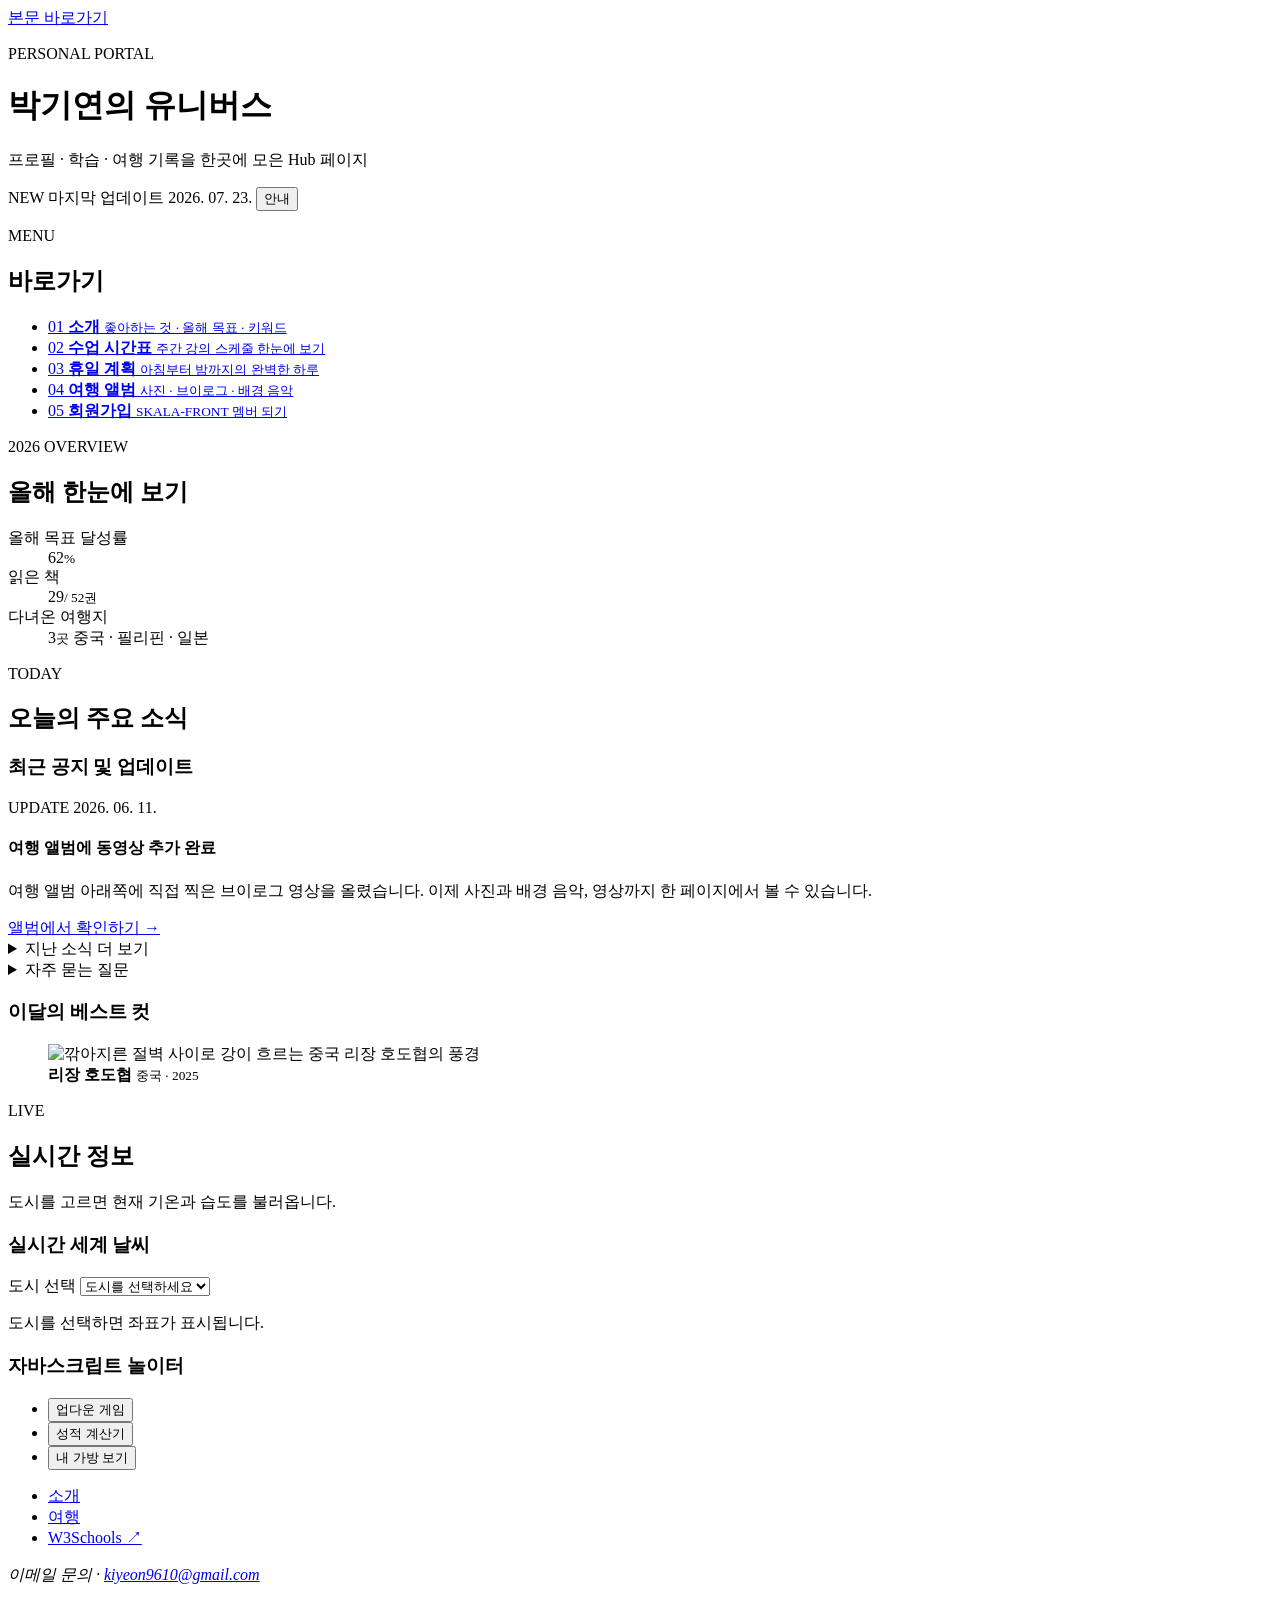
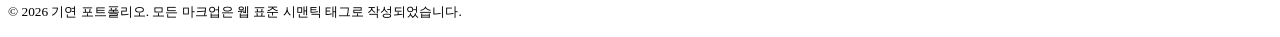
==== index.html @ 44c43b81 "🎉 feat: 프론트엔드 프로젝트 설정" ====
<!DOCTYPE html>
<html lang="ko">

<head>
    <meta charset="UTF-8">
    <meta name="viewport" content="width=device-width, initial-scale=1.0">
    <meta name="description" content="박기연의 프로필, 학습 기록, 여행 앨범을 모아둔 개인 포털 허브 페이지입니다.">
    <meta name="theme-color" content="#4f46e5">
    <meta name="color-scheme" content="light dark">
    <meta property="og:type" content="website">
    <meta property="og:title" content="박기연의 유니버스">
    <meta property="og:description" content="프로필 · 학습 · 여행을 한곳에 모은 개인 포털">
    <meta property="og:image" content="../media/리장.jpg">
    <title>박기연의 유니버스 | 개인 포털</title>
    <link rel="stylesheet" href="../css/trendy.css">
</head>

<body>
    <!-- 키보드 사용자를 위한 건너뛰기 링크 -->
    <a class="skip-link" href="#main">본문 바로가기</a>

    <div class="container">

        <!-- ============ HERO ============ -->
        <header class="site-header" data-component="hero">
            <p class="kicker">PERSONAL PORTAL</p>
            <hgroup>
                <h1>박기연의 유니버스</h1>
                <p class="site-header__tagline">프로필 · 학습 · 여행 기록을 한곳에 모은 Hub 페이지</p>
            </hgroup>

            <p class="site-header__meta">
                <span class="badge" data-tone="new">NEW</span>
                마지막 업데이트 <time datetime="2026-07-23">2026. 07. 23.</time>
                <button type="button" popovertarget="hero-info" class="btn-ghost">안내</button>
            </p>

            <!-- 팝오버: JS 없이 동작하는 네이티브 안내창 -->
            <div id="hero-info" popover class="popover-card">
                <h2>이 페이지는?</h2>
                <p>HTML 시맨틱 태그와 네이티브 컴포넌트만으로 만든 개인 포털입니다.</p>
                <button type="button" popovertarget="hero-info" popovertargetaction="hide">닫기</button>
            </div>
        </header>

        <!-- ============ NAV ============ -->
        <nav aria-label="주요 페이지 바로가기">
            <p class="kicker">MENU</p>
            <h2>바로가기</h2>
            <ul class="nav-grid" data-component="card-nav">
                <li>
                    <a href="myProfile.html">
                        <span class="nav-grid__index">01</span>
                        <strong>소개</strong>
                        <small>좋아하는 것 · 올해 목표 · 키워드</small>
                    </a>
                </li>
                <li>
                    <a href="myClass.html">
                        <span class="nav-grid__index">02</span>
                        <strong>수업 시간표</strong>
                        <small>주간 강의 스케줄 한눈에 보기</small>
                    </a>
                </li>
                <li>
                    <a href="myHoliday.html">
                        <span class="nav-grid__index">03</span>
                        <strong>휴일 계획</strong>
                        <small>아침부터 밤까지의 완벽한 하루</small>
                    </a>
                </li>
                <li>
                    <a href="myTrip.html">
                        <span class="nav-grid__index">04</span>
                        <strong>여행 앨범</strong>
                        <small>사진 · 브이로그 · 배경 음악</small>
                    </a>
                </li>
                <li>
                    <a href="signUp.html">
                        <span class="nav-grid__index">05</span>
                        <strong>회원가입</strong>
                        <small>SKALA-FRONT 멤버 되기</small>
                    </a>
                </li>
            </ul>
        </nav>

        <!-- ============ 통계 스트립 ============ -->
        <section aria-labelledby="stats-title" data-component="stat-strip">
            <p class="kicker">2026 OVERVIEW</p>
            <h2 id="stats-title">올해 한눈에 보기</h2>

            <dl class="stat-list">
                <div class="stat">
                    <dt id="stat-goal">올해 목표 달성률</dt>
                    <dd>
                        <span class="stat__value">62<small class="stat__unit">%</small></span>
                        <!-- 커스텀 프로그레스 바: 채움은 .bar__fill을 CSS로 그립니다 (data-value 참고) -->
                        <span class="bar" role="progressbar" aria-labelledby="stat-goal"
                            aria-valuemin="0" aria-valuemax="100" aria-valuenow="62" data-value="62">
                            <span class="bar__fill"></span>
                        </span>
                    </dd>
                </div>

                <div class="stat">
                    <dt id="stat-book">읽은 책</dt>
                    <dd>
                        <span class="stat__value">29<small class="stat__unit">/ 52권</small></span>
                        <span class="bar" role="progressbar" aria-labelledby="stat-book"
                            aria-valuemin="0" aria-valuemax="52" aria-valuenow="29" data-value="56">
                            <span class="bar__fill"></span>
                        </span>
                    </dd>
                </div>

                <div class="stat">
                    <dt id="stat-trip">다녀온 여행지</dt>
                    <dd>
                        <span class="stat__value">3<small class="stat__unit">곳</small></span>
                        <span class="stat__caption">중국 · 필리핀 · 일본</span>
                    </dd>
                </div>
            </dl>
        </section>

        <div class="content-wrapper">

            <!-- ============ MAIN ============ -->
            <main id="main">
                <p class="kicker">TODAY</p>
                <h2>오늘의 주요 소식</h2>

                <section aria-labelledby="notice-title">
                    <h3 id="notice-title">최근 공지 및 업데이트</h3>

                    <article class="card" data-component="notice">
                        <header>
                            <p class="card__meta">
                                <span class="badge" data-tone="update">UPDATE</span>
                                <time datetime="2026-06-11">2026. 06. 11.</time>
                            </p>
                            <h4>여행 앨범에 동영상 추가 완료</h4>
                        </header>
                        <p>여행 앨범 아래쪽에 직접 찍은 브이로그 영상을 올렸습니다. 이제 사진과 배경 음악, 영상까지 한 페이지에서 볼 수 있습니다.</p>
                        <footer>
                            <a href="myTrip.html">앨범에서 확인하기 &rarr;</a>
                        </footer>
                    </article>

                    <!-- 아코디언: details/summary 만으로 구현 -->
                    <details name="notice-archive" class="accordion">
                        <summary>지난 소식 더 보기</summary>
                        <ul>
                            <li><time datetime="2026-05-02">05. 02.</time> — 휴일 계획 페이지 개편</li>
                            <li><time datetime="2026-04-18">04. 18.</time> — 회원가입 폼 유효성 검사 추가</li>
                            <li><time datetime="2026-03-30">03. 30.</time> — 전체 페이지 시맨틱 마크업으로 재작성</li>
                        </ul>
                    </details>
                    <details name="notice-archive" class="accordion">
                        <summary>자주 묻는 질문</summary>
                        <dl>
                            <dt>이 사이트는 무엇으로 만들었나요?</dt>
                            <dd>순수 <abbr title="HyperText Markup Language">HTML</abbr>과 약간의 자바스크립트로 만들었습니다.</dd>
                            <dt>소스는 공개되어 있나요?</dt>
                            <dd>네, 학습용으로 자유롭게 참고하셔도 됩니다.</dd>
                        </dl>
                    </details>
                </section>

                <section aria-labelledby="best-cut-title">
                    <h3 id="best-cut-title">이달의 베스트 컷</h3>
                    <figure class="media-card">
                        <img src="../media/리장.jpg" width="400" height="200"
                            alt="깎아지른 절벽 사이로 강이 흐르는 중국 리장 호도협의 풍경"
                            loading="lazy" decoding="async">
                        <figcaption>
                            <strong>리장 호도협</strong>
                            <small>중국 · <time datetime="2025">2025</time></small>
                        </figcaption>
                    </figure>
                </section>
            </main>

            <!-- ============ ASIDE ============ -->
            <aside aria-label="실시간 정보와 미니 게임">
                <p class="kicker">LIVE</p>
                <h2>실시간 정보</h2>
                <p>도시를 고르면 현재 기온과 습도를 불러옵니다.</p>

                <section aria-labelledby="weather-title">
                    <h3 id="weather-title">실시간 세계 날씨</h3>
                    <label for="city-select">도시 선택</label>
                    <select id="city-select" name="city">
                        <option value="none">도시를 선택하세요</option>
                        <option value="37.56,126.97">대한민국 서울</option>
                        <option value="35.67,139.65">일본 도쿄</option>
                        <option value="48.85,2.35">프랑스 파리</option>
                    </select>
                    <!-- 스크립트가 채워 넣는 영역: 변경 사항을 스크린리더에 알림 -->
                    <div id="weather-box" role="status" aria-live="polite">
                        <p>도시를 선택하면 좌표가 표시됩니다.</p>
                    </div>
                </section>

                <section class="game-area" aria-labelledby="game-title">
                    <h3 id="game-title">자바스크립트 놀이터</h3>
                    <ul class="game-list">
                        <li><button type="button" class="btn-submit" onclick="startGame()">업다운 게임</button></li>
                        <li><button type="button" class="btn-submit" onclick="checkGrade()">성적 계산기</button></li>
                        <li><button type="button" class="btn-submit" onclick="showMyBag()">내 가방 보기</button></li>
                    </ul>
                </section>
            </aside>

        </div>

        <!-- ============ FOOTER ============ -->
        <footer class="site-footer">
            <nav aria-label="바닥글 링크">
                <ul>
                    <li><a href="myProfile.html">소개</a></li>
                    <li><a href="myTrip.html">여행</a></li>
                    <li><a href="https://www.w3schools.com" target="_blank" rel="noopener noreferrer">W3Schools &nearr;</a></li>
                </ul>
            </nav>
            <address>
                이메일 문의 · <a href="mailto:kiyeon9610@gmail.com">kiyeon9610@gmail.com</a>
            </address>
            <p><small>&copy; <time datetime="2026">2026</time> 기연 포트폴리오. 모든 마크업은 웹 표준 시맨틱 태그로 작성되었습니다.</small></p>
        </footer>

    </div>

    <script src="../script/upDown.js"></script>
    <script src="../script/grade.js"></script>
    <script src="../script/bag.js"></script>
    <script type="module" src="../script/realtimeInfo.js"></script>
</body>

</html>
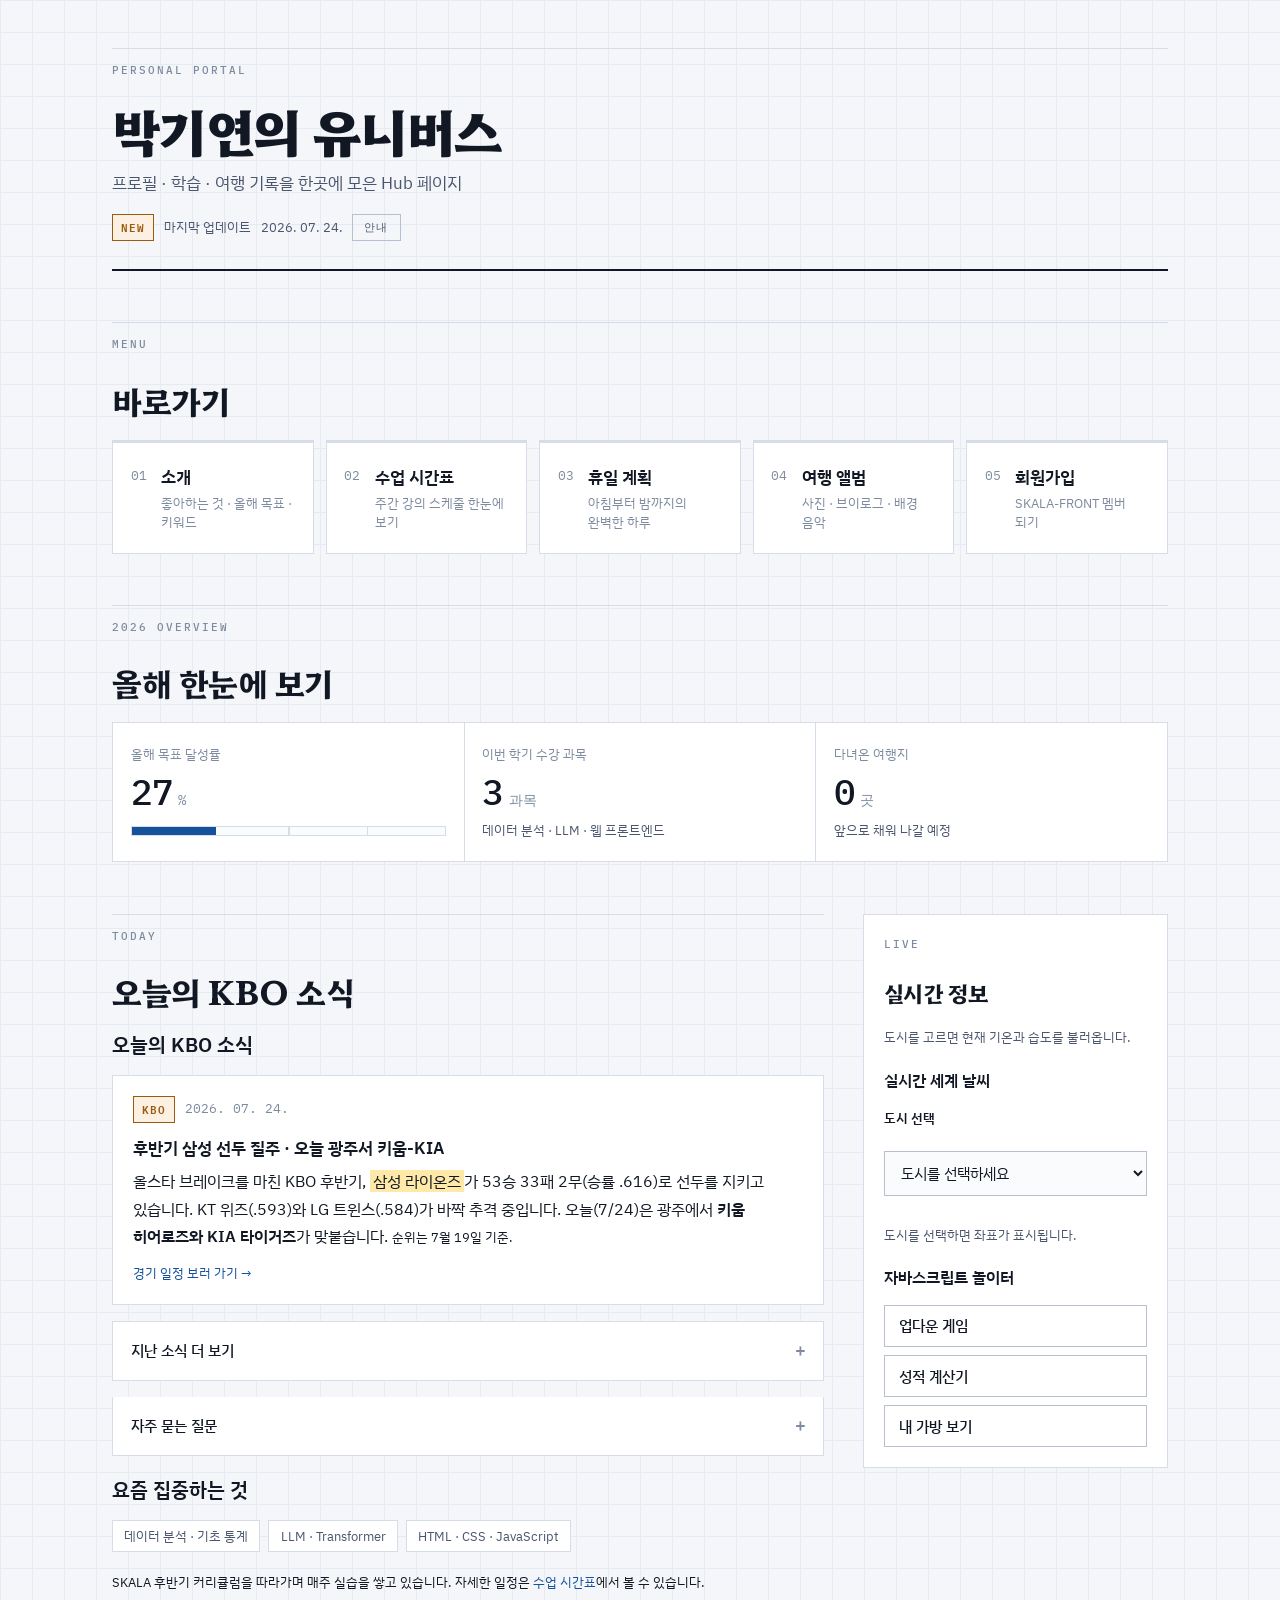
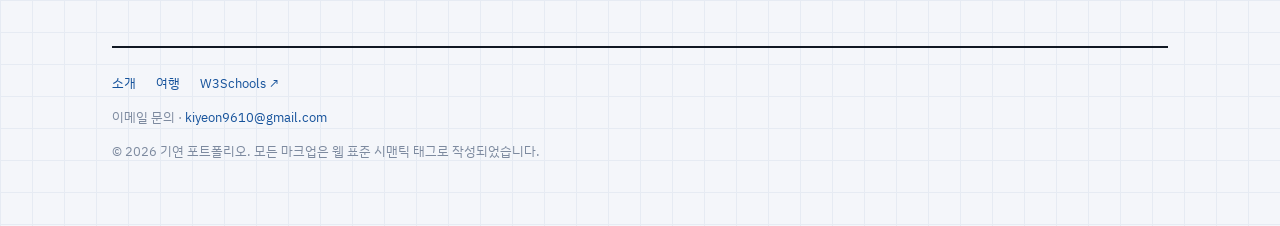
==== commit e9e03089: "✨ feat: 프론트엔드 초안 추가" ====
--- a/index.html
+++ b/index.html
@@ -10,9 +10,8 @@
     <meta property="og:type" content="website">
     <meta property="og:title" content="박기연의 유니버스">
     <meta property="og:description" content="프로필 · 학습 · 여행을 한곳에 모은 개인 포털">
-    <meta property="og:image" content="../media/리장.jpg">
     <title>박기연의 유니버스 | 개인 포털</title>
-    <link rel="stylesheet" href="../css/trendy.css">
+    <link rel="stylesheet" href="css/trendy.css">
 </head>
 
 <body>
@@ -31,7 +30,7 @@
 
             <p class="site-header__meta">
                 <span class="badge" data-tone="new">NEW</span>
-                마지막 업데이트 <time datetime="2026-07-23">2026. 07. 23.</time>
+                마지막 업데이트 <time datetime="2026-07-24">2026. 07. 24.</time>
                 <button type="button" popovertarget="hero-info" class="btn-ghost">안내</button>
             </p>
 
@@ -95,31 +94,28 @@
                 <div class="stat">
                     <dt id="stat-goal">올해 목표 달성률</dt>
                     <dd>
-                        <span class="stat__value">62<small class="stat__unit">%</small></span>
+                        <span class="stat__value">27<small class="stat__unit">%</small></span>
                         <!-- 커스텀 프로그레스 바: 채움은 .bar__fill을 CSS로 그립니다 (data-value 참고) -->
                         <span class="bar" role="progressbar" aria-labelledby="stat-goal"
-                            aria-valuemin="0" aria-valuemax="100" aria-valuenow="62" data-value="62">
+                            aria-valuemin="0" aria-valuemax="100" aria-valuenow="27" data-value="27">
                             <span class="bar__fill"></span>
                         </span>
                     </dd>
                 </div>
 
                 <div class="stat">
-                    <dt id="stat-book">읽은 책</dt>
+                    <dt id="stat-class">이번 학기 수강 과목</dt>
                     <dd>
-                        <span class="stat__value">29<small class="stat__unit">/ 52권</small></span>
-                        <span class="bar" role="progressbar" aria-labelledby="stat-book"
-                            aria-valuemin="0" aria-valuemax="52" aria-valuenow="29" data-value="56">
-                            <span class="bar__fill"></span>
-                        </span>
+                        <span class="stat__value">3<small class="stat__unit">과목</small></span>
+                        <span class="stat__caption">데이터 분석 · LLM · 웹 프론트엔드</span>
                     </dd>
                 </div>
 
                 <div class="stat">
                     <dt id="stat-trip">다녀온 여행지</dt>
                     <dd>
-                        <span class="stat__value">3<small class="stat__unit">곳</small></span>
-                        <span class="stat__caption">중국 · 필리핀 · 일본</span>
+                        <span class="stat__value">0<small class="stat__unit">곳</small></span>
+                        <span class="stat__caption">앞으로 채워 나갈 예정</span>
                     </dd>
                 </div>
             </dl>
@@ -130,22 +126,22 @@
             <!-- ============ MAIN ============ -->
             <main id="main">
                 <p class="kicker">TODAY</p>
-                <h2>오늘의 주요 소식</h2>
+                <h2>오늘의 KBO 소식</h2>
 
                 <section aria-labelledby="notice-title">
-                    <h3 id="notice-title">최근 공지 및 업데이트</h3>
+                    <h3 id="notice-title">오늘의 KBO 소식</h3>
 
                     <article class="card" data-component="notice">
                         <header>
                             <p class="card__meta">
-                                <span class="badge" data-tone="update">UPDATE</span>
-                                <time datetime="2026-06-11">2026. 06. 11.</time>
+                                <span class="badge" data-tone="update">KBO</span>
+                                <time datetime="2026-07-24">2026. 07. 24.</time>
                             </p>
-                            <h4>여행 앨범에 동영상 추가 완료</h4>
+                            <h4>후반기 삼성 선두 질주 · 오늘 광주서 키움-KIA</h4>
                         </header>
-                        <p>여행 앨범 아래쪽에 직접 찍은 브이로그 영상을 올렸습니다. 이제 사진과 배경 음악, 영상까지 한 페이지에서 볼 수 있습니다.</p>
+                        <p>올스타 브레이크를 마친 KBO 후반기, <mark>삼성 라이온즈</mark>가 53승 33패 2무(승률 .616)로 선두를 지키고 있습니다. KT 위즈(.593)와 LG 트윈스(.584)가 바짝 추격 중입니다. 오늘(7/24)은 광주에서 <strong>키움 히어로즈와 KIA 타이거즈</strong>가 맞붙습니다. <small>순위는 7월 19일 기준.</small></p>
                         <footer>
-                            <a href="myTrip.html">앨범에서 확인하기 &rarr;</a>
+                            <a href="https://www.koreabaseball.com/Schedule/Schedule.aspx" target="_blank" rel="noopener">경기 일정 보러 가기 &rarr;</a>
                         </footer>
                     </article>
 
@@ -153,9 +149,9 @@
                     <details name="notice-archive" class="accordion">
                         <summary>지난 소식 더 보기</summary>
                         <ul>
-                            <li><time datetime="2026-05-02">05. 02.</time> — 휴일 계획 페이지 개편</li>
-                            <li><time datetime="2026-04-18">04. 18.</time> — 회원가입 폼 유효성 검사 추가</li>
-                            <li><time datetime="2026-03-30">03. 30.</time> — 전체 페이지 시맨틱 마크업으로 재작성</li>
+                            <li><time datetime="2026-07-16">07. 16.</time> — KBO 후반기 개막</li>
+                            <li><time datetime="2026-07-11">07. 11.</time> — 2026 올스타전, 나눔 올스타 10-2 승 (잠실 마지막 올스타전)</li>
+                            <li><time datetime="2026-07-10">07. 10.</time> — 홈런더비 우승, 한화 강백호</li>
                         </ul>
                     </details>
                     <details name="notice-archive" class="accordion">
@@ -169,17 +165,14 @@
                     </details>
                 </section>
 
-                <section aria-labelledby="best-cut-title">
-                    <h3 id="best-cut-title">이달의 베스트 컷</h3>
-                    <figure class="media-card">
-                        <img src="../media/리장.jpg" width="400" height="200"
-                            alt="깎아지른 절벽 사이로 강이 흐르는 중국 리장 호도협의 풍경"
-                            loading="lazy" decoding="async">
-                        <figcaption>
-                            <strong>리장 호도협</strong>
-                            <small>중국 · <time datetime="2025">2025</time></small>
-                        </figcaption>
-                    </figure>
+                <section aria-labelledby="focus-title">
+                    <h3 id="focus-title">요즘 집중하는 것</h3>
+                    <ul class="chip-list" data-component="chips">
+                        <li><span class="chip">데이터 분석 · 기초 통계</span></li>
+                        <li><span class="chip">LLM · Transformer</span></li>
+                        <li><span class="chip">HTML · CSS · JavaScript</span></li>
+                    </ul>
+                    <p><small>SKALA 후반기 커리큘럼을 따라가며 매주 실습을 쌓고 있습니다. 자세한 일정은 <a href="myClass.html">수업 시간표</a>에서 볼 수 있습니다.</small></p>
                 </section>
             </main>
 
@@ -233,10 +226,10 @@
 
     </div>
 
-    <script src="../script/upDown.js"></script>
-    <script src="../script/grade.js"></script>
-    <script src="../script/bag.js"></script>
-    <script type="module" src="../script/realtimeInfo.js"></script>
+    <script src="script/upDown.js"></script>
+    <script src="script/grade.js"></script>
+    <script src="script/bag.js"></script>
+    <script type="module" src="script/realtimeInfo.js"></script>
 </body>
 
 </html>
--- a/css/trendy.css
+++ b/css/trendy.css
@@ -0,0 +1,1609 @@
+@import url('https://fonts.googleapis.com/css2?family=Hahmlet:wght@500;700;800&family=IBM+Plex+Mono:wght@400;500;600&family=IBM+Plex+Sans+KR:wght@400;500;600;700&display=swap');
+
+/* ==========================================================================
+   박기연의 유니버스 — html-trendy 전용 스타일
+   컨셉 : 모눈종이 위에 올린 한 주 (Ruled Sheet)
+   - 페이지 전체가 32px 모눈 위에 놓이고, 카드는 그 위에 얹힌 흰 종이입니다.
+   - 시간표(myClass)가 이 컨셉의 원형이고, 나머지 컴포넌트가 같은 괘선을 빌려 씁니다.
+   - 서체 : 제목 Hahmlet(명조) / 본문 IBM Plex Sans KR / 숫자·라벨 IBM Plex Mono
+   ========================================================================== */
+
+/* --------------------------------------------------------------------------
+   1. 디자인 토큰
+   -------------------------------------------------------------------------- */
+:root {
+    color-scheme: light dark;
+
+    /* 모눈 한 칸 */
+    --cell: 32px;
+
+    /* 색 — 리장의 코발트 하늘, 세부 야경의 나트륨 등빛에서 가져왔습니다 */
+    --paper: #f4f6fa;
+    --panel: #ffffff;
+    --panel-2: #fafbfd;
+    --grid: #e6ebf3;
+    --rule: #d6dde8;
+    --rule-strong: #b6c0d0;
+
+    --ink: #111823;
+    --ink-2: #4a566d;
+    --ink-3: #7d8a9f;
+
+    --cobalt: #15529b;
+    --cobalt-2: #0e3c74;
+    --cobalt-tint: #e9f0f9;
+
+    --amber: #c9761a;
+    --amber-2: #9c5a0f;
+    --amber-tint: #fbf0e1;
+
+    --ok: #1f7a5c;
+    --ok-tint: #e5f3ee;
+    --mark: #ffe9a8;
+
+    /* 서체 */
+    --font-display: 'Hahmlet', 'Nanum Myeongjo', serif;
+    --font-body: 'IBM Plex Sans KR', system-ui, -apple-system, sans-serif;
+    --font-mono: 'IBM Plex Mono', ui-monospace, SFMono-Regular, monospace;
+
+    /* 크기 */
+    --fs-label: 0.6875rem;
+    --fs-small: 0.8125rem;
+    --fs-base: 1rem;
+    --fs-lead: 1.0625rem;
+    --fs-h3: 1.25rem;
+    --fs-h2: clamp(1.5rem, 1.1rem + 1.4vw, 2rem);
+    --fs-h1: clamp(2rem, 1.2rem + 3.4vw, 3.25rem);
+
+    --t: 160ms cubic-bezier(0.2, 0.6, 0.3, 1);
+}
+
+@media (prefers-color-scheme: dark) {
+    :root {
+        --paper: #0f131a;
+        --panel: #161c26;
+        --panel-2: #1a212c;
+        --grid: #1a2029;
+        --rule: #2b3542;
+        --rule-strong: #465469;
+
+        --ink: #e9edf4;
+        --ink-2: #aab5c6;
+        --ink-3: #7f8b9d;
+
+        --cobalt: #74aae8;
+        --cobalt-2: #a3c8f3;
+        --cobalt-tint: #16243a;
+
+        --amber: #eda85c;
+        --amber-2: #f3c288;
+        --amber-tint: #2a2014;
+
+        --ok: #5fc0a0;
+        --ok-tint: #14261f;
+        --mark: #6b5a1f;
+    }
+}
+
+/* --------------------------------------------------------------------------
+   2. 기본 골격
+   -------------------------------------------------------------------------- */
+*,
+*::before,
+*::after {
+    box-sizing: border-box;
+}
+
+body {
+    margin: 0;
+    font-family: var(--font-body);
+    font-size: var(--fs-base);
+    line-height: 1.7;
+    color: var(--ink);
+    background-color: var(--paper);
+    /* 모눈 배경 — 이 사이트의 시그니처 */
+    background-image:
+        repeating-linear-gradient(to right, var(--grid) 0 1px, transparent 1px var(--cell)),
+        repeating-linear-gradient(to bottom, var(--grid) 0 1px, transparent 1px var(--cell));
+    -webkit-font-smoothing: antialiased;
+    word-break: keep-all;
+}
+
+h1,
+h2,
+h3,
+h4,
+hgroup,
+p,
+ul,
+ol,
+dl,
+dd,
+figure,
+blockquote {
+    margin: 0;
+}
+
+ul,
+ol {
+    padding: 0;
+    list-style: none;
+}
+
+img,
+video {
+    display: block;
+    max-width: 100%;
+}
+
+/* 제목 — 명조는 큰 제목에만, 아껴서 씁니다 */
+h1 {
+    font-family: var(--font-display);
+    font-weight: 800;
+    font-size: var(--fs-h1);
+    line-height: 1.12;
+    letter-spacing: -0.02em;
+}
+
+h2 {
+    font-family: var(--font-display);
+    font-weight: 700;
+    font-size: var(--fs-h2);
+    line-height: 1.25;
+    letter-spacing: -0.015em;
+}
+
+h3 {
+    font-size: var(--fs-h3);
+    font-weight: 600;
+    line-height: 1.4;
+}
+
+h4 {
+    font-size: 1.0625rem;
+    font-weight: 600;
+    line-height: 1.5;
+}
+
+a {
+    color: var(--cobalt);
+    text-decoration: none;
+    text-underline-offset: 3px;
+    transition: color var(--t);
+}
+
+a:hover {
+    color: var(--cobalt-2);
+    text-decoration: underline;
+}
+
+strong {
+    font-weight: 600;
+}
+
+small {
+    font-size: var(--fs-small);
+}
+
+abbr[title] {
+    text-decoration-style: dotted;
+    cursor: help;
+}
+
+mark {
+    background: var(--mark);
+    color: inherit;
+    padding: 0 0.2em;
+}
+
+kbd {
+    font-family: var(--font-mono);
+    font-size: 0.75rem;
+    border: 1px solid var(--rule);
+    border-bottom-width: 2px;
+    padding: 0.1em 0.45em;
+    background: var(--panel);
+}
+
+time {
+    font-variant-numeric: tabular-nums;
+}
+
+:focus-visible {
+    outline: 2px solid var(--cobalt);
+    outline-offset: 2px;
+}
+
+/* 건너뛰기 링크 */
+.skip-link {
+    position: absolute;
+    left: 0.5rem;
+    top: -4rem;
+    z-index: 20;
+    background: var(--ink);
+    color: var(--paper);
+    padding: 0.6rem 1rem;
+    font-size: var(--fs-small);
+    transition: top var(--t);
+}
+
+.skip-link:focus {
+    top: 0.5rem;
+    text-decoration: none;
+}
+
+/* --------------------------------------------------------------------------
+   3. 레이아웃
+   -------------------------------------------------------------------------- */
+.container {
+    max-width: 1120px;
+    margin: 0 auto;
+    padding: clamp(1.25rem, 4vw, 3rem) clamp(1rem, 3vw, 2rem) 4rem;
+    display: flex;
+    flex-direction: column;
+    gap: clamp(2rem, 4vw, 3.25rem);
+}
+
+main,
+aside,
+.container > nav,
+.container > section {
+    display: flex;
+    flex-direction: column;
+    gap: 1.25rem;
+}
+
+main > section,
+aside > section {
+    display: flex;
+    flex-direction: column;
+    gap: 1rem;
+}
+
+/* 홈: 본문 + 사이드바 */
+.content-wrapper {
+    display: grid;
+    grid-template-columns: minmax(0, 7fr) minmax(0, 3fr);
+    gap: clamp(1.5rem, 3vw, 2.5rem);
+    align-items: start;
+}
+
+/* 괘선 — 모든 구획은 얇은 선 아래에서 시작합니다 */
+.kicker {
+    font-family: var(--font-mono);
+    font-size: var(--fs-label);
+    font-weight: 500;
+    letter-spacing: 0.18em;
+    text-transform: uppercase;
+    color: var(--ink-3);
+    border-top: 1px solid var(--rule);
+    padding-top: 0.75rem;
+    margin-bottom: 0.35rem;
+}
+
+/* --------------------------------------------------------------------------
+   4. 머리말 / 이동 경로
+   -------------------------------------------------------------------------- */
+.site-header,
+.page-header {
+    display: flex;
+    flex-direction: column;
+    gap: 1rem;
+    padding-bottom: 1.75rem;
+    border-bottom: 2px solid var(--ink);
+}
+
+/* 미션6 — index를 처음 열면 상단 헤더 타이틀이 부드럽게 페이드인되며 등장.
+   (동작 최소화 설정 시 파일 하단 prefers-reduced-motion 블록이 자동으로 끕니다.) */
+@keyframes trendy-hero-in {
+    from { opacity: 0; transform: translateY(-14px); }
+    to   { opacity: 1; transform: translateY(0); }
+}
+
+.site-header {
+    animation: trendy-hero-in 700ms cubic-bezier(0.2, 0.7, 0.2, 1) both;
+}
+
+.site-header hgroup,
+.page-header hgroup {
+    display: flex;
+    flex-direction: column;
+    gap: 0.6rem;
+}
+
+.site-header__tagline,
+.page-header hgroup p {
+    font-size: var(--fs-lead);
+    color: var(--ink-2);
+    max-width: 46ch;
+}
+
+.site-header__meta,
+.page-header > p {
+    display: flex;
+    flex-wrap: wrap;
+    align-items: center;
+    gap: 0.6rem;
+    font-size: var(--fs-small);
+    color: var(--ink-2);
+}
+
+.breadcrumb {
+    display: flex;
+    flex-wrap: wrap;
+    gap: 0.5rem;
+    font-family: var(--font-mono);
+    font-size: var(--fs-small);
+    color: var(--ink-3);
+}
+
+.breadcrumb li + li::before {
+    content: "/";
+    margin-right: 0.5rem;
+    color: var(--rule-strong);
+}
+
+.breadcrumb [aria-current="page"] {
+    color: var(--ink);
+}
+
+/* --------------------------------------------------------------------------
+   5. 뱃지 · 칩 · 버튼
+   -------------------------------------------------------------------------- */
+.badge {
+    font-family: var(--font-mono);
+    font-size: var(--fs-label);
+    font-weight: 600;
+    letter-spacing: 0.1em;
+    text-transform: uppercase;
+    padding: 0.2rem 0.5rem;
+    border: 1px solid currentColor;
+    color: var(--ink-2);
+    white-space: nowrap;
+}
+
+.badge[data-tone="new"],
+.badge[data-tone="update"] {
+    color: var(--amber-2);
+    background: var(--amber-tint);
+}
+
+.badge[data-tone="info"] {
+    color: var(--cobalt);
+    background: var(--cobalt-tint);
+}
+
+.badge[data-tone="success"] {
+    color: var(--ok);
+    background: var(--ok-tint);
+}
+
+.chip-list {
+    display: flex;
+    flex-wrap: wrap;
+    gap: 0.5rem;
+}
+
+.chip {
+    display: inline-block;
+    font-size: var(--fs-small);
+    padding: 0.25rem 0.7rem;
+    background: var(--panel);
+    border: 1px solid var(--rule);
+    color: var(--ink-2);
+}
+
+button {
+    font-family: inherit;
+}
+
+.btn-ghost {
+    font-family: var(--font-mono);
+    font-size: var(--fs-label);
+    letter-spacing: 0.1em;
+    text-transform: uppercase;
+    color: var(--ink-2);
+    background: transparent;
+    border: 1px solid var(--rule-strong);
+    padding: 0.3rem 0.7rem;
+    cursor: pointer;
+    transition: border-color var(--t), color var(--t);
+}
+
+.btn-ghost:hover {
+    color: var(--cobalt);
+    border-color: var(--cobalt);
+}
+
+.btn-submit,
+.btn-reset {
+    font-size: 0.9375rem;
+    font-weight: 600;
+    padding: 0.7rem 1.4rem;
+    border: 1px solid transparent;
+    cursor: pointer;
+    transition: background-color var(--t), color var(--t), border-color var(--t);
+}
+
+.btn-submit {
+    background: var(--cobalt);
+    color: #fff;
+}
+
+.btn-submit:hover {
+    background: var(--cobalt-2);
+}
+
+.btn-reset {
+    background: transparent;
+    color: var(--ink-2);
+    border-color: var(--rule-strong);
+}
+
+.btn-reset:hover {
+    border-color: var(--ink-2);
+    color: var(--ink);
+}
+
+@media (prefers-color-scheme: dark) {
+    .btn-submit {
+        color: #0f131a;
+    }
+}
+
+/* --------------------------------------------------------------------------
+   6. 카드형 내비게이션
+   -------------------------------------------------------------------------- */
+.nav-grid {
+    display: grid;
+    grid-template-columns: repeat(auto-fit, minmax(11.5rem, 1fr));
+    gap: 0.75rem;
+}
+
+.nav-grid li {
+    display: flex;
+}
+
+.nav-grid a {
+    flex: 1;
+    border: 1px solid var(--rule);
+    display: grid;
+    grid-template-columns: auto 1fr;
+    grid-template-areas:
+        "index title"
+        "index desc";
+    column-gap: 0.9rem;
+    row-gap: 0.15rem;
+    align-content: start;
+    height: 100%;
+    padding: 1.25rem 1.1rem;
+    background: var(--panel);
+    color: var(--ink);
+    border-top: 3px solid var(--rule);
+    transition: background-color var(--t), border-color var(--t), transform var(--t), box-shadow var(--t);
+}
+
+.nav-grid a:hover,
+.nav-grid a:focus-visible {
+    background: var(--cobalt-tint);
+    border-top-color: var(--cobalt);
+    text-decoration: none;
+    transform: translateY(-3px);
+    box-shadow: 0 8px 20px rgba(17, 24, 35, 0.12);
+}
+
+.nav-grid__index {
+    grid-area: index;
+    font-family: var(--font-mono);
+    font-size: var(--fs-small);
+    color: var(--ink-3);
+    padding-top: 0.15rem;
+}
+
+.nav-grid a:hover .nav-grid__index {
+    color: var(--cobalt);
+}
+
+.nav-grid strong {
+    grid-area: title;
+    font-size: 1.0625rem;
+}
+
+.nav-grid small {
+    grid-area: desc;
+    color: var(--ink-3);
+    line-height: 1.5;
+}
+
+/* --------------------------------------------------------------------------
+   7. 숫자 · 진행률 바
+   -------------------------------------------------------------------------- */
+/* 1px 간격 + 부모 배경으로 괘선을 만드는 방식입니다.
+   빈 칸이 생기면 회색으로 비쳐 보이므로 열 수를 항목 수에 맞춰 고정합니다.
+   항목을 늘리면 repeat() 숫자도 같이 바꿔 주세요. */
+.stat-list,
+.card-grid,
+.definition-cards,
+.next-steps {
+    display: grid;
+    grid-template-columns: repeat(3, minmax(0, 1fr));
+    gap: 1px;
+    background: var(--rule);
+    border: 1px solid var(--rule);
+}
+
+@media (max-width: 820px) {
+    .stat-list,
+    .card-grid,
+    .definition-cards,
+    .next-steps {
+        grid-template-columns: minmax(0, 1fr);
+    }
+}
+
+.stat {
+    background: var(--panel);
+    padding: 1.25rem 1.1rem;
+}
+
+.stat dt {
+    font-size: var(--fs-small);
+    color: var(--ink-3);
+    margin-bottom: 0.4rem;
+}
+
+.stat__value {
+    display: block;
+    font-family: var(--font-mono);
+    font-size: 2.25rem;
+    font-weight: 500;
+    line-height: 1.1;
+    letter-spacing: -0.03em;
+    color: var(--ink);
+    font-variant-numeric: tabular-nums;
+}
+
+.stat__unit {
+    font-size: 0.875rem;
+    font-weight: 400;
+    color: var(--ink-3);
+    margin-left: 0.35rem;
+    letter-spacing: 0;
+}
+
+.stat__caption {
+    display: block;
+    font-size: var(--fs-small);
+    color: var(--ink-2);
+    margin-top: 0.5rem;
+}
+
+.stat dd {
+    margin: 0;
+}
+
+.stat .bar {
+    margin-top: 0.9rem;
+}
+
+/* 진행률 바 : 눈금 있는 자 모양 */
+.bar {
+    display: block;
+    position: relative;
+    height: 10px;
+    background-color: var(--panel-2);
+    background-image: repeating-linear-gradient(to right, var(--rule) 0 1px, transparent 1px 25%);
+    border: 1px solid var(--rule);
+}
+
+.bar__fill {
+    display: block;
+    height: 100%;
+    width: 0;
+    background: var(--cobalt);
+    transition: width 700ms cubic-bezier(0.2, 0.7, 0.2, 1);
+}
+
+/* 채움 값은 마크업의 data-value(%)를 그대로 씁니다. 값이 늘면 여기에 한 줄만 추가하세요. */
+.bar[data-value="0"] .bar__fill { width: 0%; }
+.bar[data-value="27"] .bar__fill { width: 27%; }
+.bar[data-value="30"] .bar__fill { width: 30%; }
+.bar[data-value="50"] .bar__fill { width: 50%; }
+
+/* --------------------------------------------------------------------------
+   8. 카드 · 미디어
+   -------------------------------------------------------------------------- */
+.card {
+    background: var(--panel);
+    border: 1px solid var(--rule);
+    padding: 1.25rem;
+    display: flex;
+    flex-direction: column;
+    gap: 0.5rem;
+}
+
+.card__meta {
+    display: flex;
+    align-items: center;
+    gap: 0.6rem;
+    font-family: var(--font-mono);
+    font-size: var(--fs-small);
+    color: var(--ink-3);
+    margin-bottom: 0.5rem;
+}
+
+.card header {
+    display: flex;
+    flex-direction: column;
+    gap: 0.25rem;
+}
+
+.card footer {
+    font-size: var(--fs-small);
+    margin-top: 0.25rem;
+}
+
+.card-grid .card {
+    border: 0;
+    gap: 0.35rem;
+}
+
+.card-grid .card strong {
+    font-size: 1.0625rem;
+}
+
+.card-grid .card p {
+    color: var(--ink-2);
+    font-size: var(--fs-small);
+}
+
+.media-card {
+    background: var(--panel);
+    border: 1px solid var(--rule);
+    padding: 0.75rem;
+}
+
+.media-card img {
+    width: 100%;
+    height: auto;
+    aspect-ratio: 16 / 10;
+    object-fit: cover;
+    background: var(--panel-2);
+}
+
+/* 영상은 잘리면 안 되므로 원본 비율을 지킵니다 */
+[data-component="video-player"] {
+    max-width: 44rem;
+}
+
+.media-card video {
+    width: 100%;
+    height: auto;
+    aspect-ratio: 16 / 9;
+    object-fit: contain;
+    background: #000;
+}
+
+.media-card figcaption {
+    display: flex;
+    flex-wrap: wrap;
+    align-items: baseline;
+    gap: 0.6rem;
+    padding: 0.85rem 0.25rem 0.15rem;
+    font-size: var(--fs-small);
+    color: var(--ink-3);
+}
+
+.media-card figcaption strong {
+    font-size: var(--fs-base);
+    color: var(--ink);
+}
+
+/* --------------------------------------------------------------------------
+   9. 여행 앨범
+   -------------------------------------------------------------------------- */
+.trip-grid-container {
+    display: grid;
+    grid-template-columns: repeat(auto-fit, minmax(15rem, 1fr));
+    gap: 1.25rem;
+}
+
+.trip-card {
+    height: 100%;
+    background: var(--panel);
+    border: 1px solid var(--rule);
+    padding: 0.6rem;
+    transition: border-color var(--t), transform var(--t), box-shadow var(--t);
+}
+
+/* 미션6 — 카드에 마우스를 올리면 살짝 떠오르고 그림자가 진해집니다. */
+.trip-card:hover {
+    border-color: var(--rule-strong);
+    transform: translateY(-4px);
+    box-shadow: 0 10px 24px rgba(17, 24, 35, 0.14);
+}
+
+.trip-card img {
+    width: 100%;
+    height: auto;
+    aspect-ratio: 16 / 10;
+    object-fit: cover;
+}
+
+.trip-card figcaption {
+    display: grid;
+    grid-template-columns: auto 1fr;
+    column-gap: 0.7rem;
+    padding: 0.8rem 0.35rem 0.35rem;
+}
+
+.trip-card__index {
+    grid-row: span 2;
+    font-family: var(--font-mono);
+    font-size: var(--fs-small);
+    color: var(--ink-3);
+    padding-top: 0.2rem;
+}
+
+.trip-card figcaption strong {
+    font-size: 1.0625rem;
+}
+
+.trip-card figcaption small {
+    color: var(--ink-3);
+}
+
+.bgm {
+    display: flex;
+    flex-direction: column;
+    gap: 0.6rem;
+    padding: 1rem 1.1rem;
+    background: var(--panel);
+    border: 1px solid var(--rule);
+}
+
+.bgm h2 {
+    font-family: var(--font-mono);
+    font-size: var(--fs-label);
+    font-weight: 500;
+    letter-spacing: 0.18em;
+    text-transform: uppercase;
+    color: var(--ink-3);
+}
+
+audio {
+    width: 100%;
+}
+
+/* --------------------------------------------------------------------------
+   10. 목표 리스트 (myProfile)
+   -------------------------------------------------------------------------- */
+.section-summary {
+    display: flex;
+    align-items: baseline;
+    gap: 0.8rem;
+    color: var(--ink-2);
+    font-size: var(--fs-small);
+}
+
+.section-summary .stat__value {
+    display: inline-block;
+    font-size: 1.75rem;
+}
+
+.goal-list {
+    display: flex;
+    flex-direction: column;
+}
+
+.goal {
+    padding: 1.1rem 0;
+    border-top: 1px solid var(--rule);
+    display: flex;
+    flex-direction: column;
+    gap: 0.6rem;
+}
+
+.goal:last-child {
+    border-bottom: 1px solid var(--rule);
+}
+
+.goal__head {
+    display: grid;
+    grid-template-columns: auto 1fr auto;
+    align-items: baseline;
+    gap: 0.9rem;
+}
+
+.goal__index {
+    font-family: var(--font-mono);
+    font-size: var(--fs-small);
+    color: var(--ink-3);
+}
+
+.goal__count {
+    font-family: var(--font-mono);
+    font-size: 0.9375rem;
+    color: var(--ink);
+    font-variant-numeric: tabular-nums;
+}
+
+.goal__count small {
+    color: var(--ink-3);
+}
+
+.goal__note {
+    color: var(--ink-3);
+}
+
+/* 키워드 카드 */
+.definition-card {
+    background: var(--panel);
+    padding: 1.25rem 1.1rem;
+}
+
+.definition-card dt {
+    font-family: var(--font-display);
+    font-weight: 700;
+    font-size: 1.25rem;
+    margin-bottom: 0.4rem;
+}
+
+.definition-card dd {
+    margin: 0;
+    color: var(--ink-2);
+    font-size: var(--fs-small);
+    line-height: 1.65;
+}
+
+/* --------------------------------------------------------------------------
+   11. 시간표 — 이 사이트 괘선의 원형
+   -------------------------------------------------------------------------- */
+.table-scroll {
+    overflow-x: auto;
+    border: 1px solid var(--rule);
+    background: var(--panel);
+}
+
+.timetable {
+    width: 100%;
+    min-width: 44rem;
+    border-collapse: collapse;
+    font-size: 0.9375rem;
+}
+
+/* caption은 display를 바꾸면 표 위 제목 자리를 잃습니다. 그대로 두고 안쪽만 꾸밉니다. */
+.timetable caption {
+    text-align: left;
+    padding: 1rem 1.1rem;
+    border-bottom: 1px solid var(--rule);
+    font-weight: 600;
+}
+
+.timetable caption small {
+    font-family: var(--font-mono);
+    font-size: var(--fs-label);
+    letter-spacing: 0.12em;
+    text-transform: uppercase;
+    color: var(--ink-3);
+    font-weight: 400;
+    margin-left: 0.75rem;
+}
+
+.timetable .col-time {
+    width: 9.5rem;
+}
+
+.timetable thead th {
+    font-family: var(--font-mono);
+    font-size: var(--fs-label);
+    font-weight: 600;
+    letter-spacing: 0.16em;
+    text-transform: uppercase;
+    color: var(--ink-2);
+    padding: 0.7rem 0.75rem;
+    border-bottom: 2px solid var(--ink);
+    background: var(--panel-2);
+}
+
+.timetable tbody th[scope="row"] {
+    font-family: var(--font-mono);
+    font-size: 0.75rem;
+    font-weight: 400;
+    color: var(--ink-3);
+    text-align: right;
+    white-space: nowrap;
+    padding: 0.7rem 0.9rem;
+    background: var(--panel-2);
+    border-right: 1px solid var(--rule);
+    vertical-align: top;
+}
+
+.timetable td {
+    padding: 0.7rem 0.85rem;
+    border: 1px solid var(--rule);
+    border-left: 0;
+    vertical-align: top;
+    line-height: 1.45;
+}
+
+.timetable td small {
+    display: block;
+    color: var(--ink-3);
+    font-size: 0.75rem;
+    margin-top: 0.15rem;
+}
+
+/* 연강(rowspan)은 코발트 세로선으로 이어져 보이게 */
+.timetable td[rowspan] {
+    box-shadow: inset 3px 0 0 var(--cobalt-tint);
+}
+
+.timetable td[rowspan="3"],
+.timetable td[rowspan="4"] {
+    box-shadow: inset 3px 0 0 var(--cobalt);
+}
+
+.timetable tbody tr:hover td {
+    background: var(--panel-2);
+}
+
+.timetable .row-break[data-type="lunch"] td {
+    text-align: center;
+    font-family: var(--font-mono);
+    font-size: var(--fs-label);
+    letter-spacing: 0.3em;
+    text-transform: uppercase;
+    color: var(--amber-2);
+    background: var(--amber-tint);
+    padding: 0.5rem;
+}
+
+/* --------------------------------------------------------------------------
+   12. 타임라인 (휴일 계획)
+   -------------------------------------------------------------------------- */
+.timeline {
+    display: flex;
+    flex-direction: column;
+    border-left: 1px solid var(--rule);
+    padding-left: 1.25rem;
+    margin-left: 0.35rem;
+}
+
+.timeline__item {
+    position: relative;
+    display: grid;
+    grid-template-columns: 4.5rem 1fr;
+    align-items: baseline;
+    gap: 1rem;
+    padding: 0.7rem 0;
+}
+
+.timeline__item + .timeline__item {
+    border-top: 1px dashed var(--rule);
+}
+
+.timeline__item::before {
+    content: "";
+    position: absolute;
+    left: -1.5rem;
+    top: 1.15rem;
+    width: 7px;
+    height: 7px;
+    background: var(--rule-strong);
+}
+
+.timeline__item time {
+    font-family: var(--font-mono);
+    font-size: var(--fs-small);
+    color: var(--ink-2);
+}
+
+/* 하루의 때에 따라 표식 색이 달라집니다 */
+[data-part="morning"] .timeline__item::before {
+    background: var(--amber);
+}
+
+[data-part="afternoon"] .timeline__item::before {
+    background: var(--cobalt);
+}
+
+[data-part="evening"] .timeline__item::before {
+    background: var(--ink);
+}
+
+.checklist li {
+    padding: 0.35rem 0 0.35rem 1.25rem;
+    position: relative;
+    color: var(--ink-2);
+}
+
+.checklist li::before {
+    content: "";
+    position: absolute;
+    left: 0;
+    top: 0.85rem;
+    width: 8px;
+    height: 8px;
+    border: 1px solid var(--rule-strong);
+}
+
+/* --------------------------------------------------------------------------
+   13. 아코디언 · 팝오버
+   -------------------------------------------------------------------------- */
+.accordion {
+    background: var(--panel);
+    border: 1px solid var(--rule);
+}
+
+.accordion + .accordion {
+    border-top: 0;
+}
+
+.accordion summary {
+    display: flex;
+    align-items: center;
+    justify-content: space-between;
+    gap: 1rem;
+    padding: 0.85rem 1.1rem;
+    font-size: 0.9375rem;
+    font-weight: 500;
+    cursor: pointer;
+    list-style: none;
+    transition: background-color var(--t);
+}
+
+.accordion summary::-webkit-details-marker {
+    display: none;
+}
+
+.accordion summary::after {
+    content: "+";
+    font-family: var(--font-mono);
+    font-size: 1.125rem;
+    color: var(--ink-3);
+    transition: transform var(--t);
+}
+
+.accordion[open] summary::after {
+    content: "−";
+}
+
+.accordion summary:hover {
+    background: var(--panel-2);
+}
+
+.accordion > *:not(summary) {
+    padding: 0 1.1rem 1.1rem;
+    font-size: 0.9375rem;
+    color: var(--ink-2);
+}
+
+.accordion li {
+    padding: 0.2rem 0;
+}
+
+.accordion dt {
+    font-weight: 600;
+    color: var(--ink);
+    margin-top: 0.6rem;
+}
+
+.accordion dd {
+    margin: 0;
+}
+
+.accordion blockquote {
+    border-left: 2px solid var(--cobalt);
+    padding-left: 1rem;
+}
+
+.accordion blockquote footer {
+    font-size: var(--fs-small);
+    color: var(--ink-3);
+    margin-top: 0.35rem;
+}
+
+.popover-card {
+    max-width: min(32rem, calc(100vw - 2rem));
+    margin: auto;
+    padding: 1.5rem;
+    background: var(--panel);
+    color: var(--ink);
+    border: 1px solid var(--ink);
+    box-shadow: 8px 8px 0 var(--cobalt-tint);
+}
+
+.popover-card h2 {
+    font-size: 1.25rem;
+    margin-bottom: 0.75rem;
+}
+
+.popover-card ul,
+.popover-card ol {
+    padding-left: 1.1rem;
+    list-style: disc;
+    color: var(--ink-2);
+    font-size: 0.9375rem;
+}
+
+.popover-card ol {
+    list-style: decimal;
+}
+
+.popover-card button {
+    margin-top: 1.25rem;
+    font-family: var(--font-mono);
+    font-size: var(--fs-label);
+    letter-spacing: 0.1em;
+    text-transform: uppercase;
+    background: var(--ink);
+    color: var(--paper);
+    border: 0;
+    padding: 0.5rem 1rem;
+    cursor: pointer;
+}
+
+.popover-card::backdrop {
+    background: rgba(17, 24, 35, 0.35);
+}
+
+/* --------------------------------------------------------------------------
+   14. 단계 표시 (회원가입)
+   -------------------------------------------------------------------------- */
+.stepper ol {
+    display: grid;
+    grid-template-columns: repeat(3, 1fr);
+    gap: 1px;
+    background: var(--rule);
+    border: 1px solid var(--rule);
+}
+
+.stepper li {
+    display: flex;
+    flex-direction: column;
+    gap: 0.15rem;
+    padding: 0.9rem 1rem;
+    background: var(--panel);
+    border-top: 3px solid var(--rule);
+}
+
+.stepper__index {
+    font-family: var(--font-mono);
+    font-size: var(--fs-small);
+    color: var(--ink-3);
+}
+
+.stepper__label {
+    font-weight: 600;
+}
+
+.stepper__state {
+    font-family: var(--font-mono);
+    font-size: var(--fs-label);
+    letter-spacing: 0.12em;
+    text-transform: uppercase;
+    color: var(--ink-3);
+}
+
+.stepper li[data-state="done"] {
+    border-top-color: var(--cobalt);
+}
+
+.stepper li[data-state="done"] .stepper__index,
+.stepper li[data-state="done"] .stepper__state {
+    color: var(--cobalt);
+}
+
+.stepper li[data-state="current"] {
+    border-top-color: var(--amber);
+    background: var(--amber-tint);
+}
+
+.stepper li[data-state="current"] .stepper__index,
+.stepper li[data-state="current"] .stepper__state {
+    color: var(--amber-2);
+}
+
+.stepper li[data-state="todo"] .stepper__label {
+    color: var(--ink-3);
+    font-weight: 500;
+}
+
+/* 다음 할 일 목록 */
+.next-steps li {
+    display: flex;
+    flex-direction: column;
+    gap: 0.3rem;
+    padding: 1.25rem 1.1rem;
+    background: var(--panel);
+}
+
+.next-steps__index {
+    font-family: var(--font-mono);
+    font-size: var(--fs-small);
+    color: var(--cobalt);
+}
+
+.next-steps p {
+    font-size: var(--fs-small);
+    color: var(--ink-2);
+    line-height: 1.6;
+}
+
+/* --------------------------------------------------------------------------
+   15. 폼
+   -------------------------------------------------------------------------- */
+.signup-form {
+    display: flex;
+    flex-direction: column;
+    gap: 1.25rem;
+}
+
+fieldset {
+    border: 1px solid var(--rule);
+    background: var(--panel);
+    padding: 1.5rem;
+    margin: 0;
+}
+
+legend {
+    font-family: var(--font-mono);
+    font-size: 0.75rem;
+    font-weight: 600;
+    letter-spacing: 0.06em;
+    text-transform: uppercase;
+    color: var(--ink-2);
+    padding: 0 0.5rem;
+    margin-left: -0.5rem;
+}
+
+.field {
+    display: flex;
+    flex-direction: column;
+    gap: 0.35rem;
+    margin-bottom: 1.25rem;
+}
+
+.field:last-child {
+    margin-bottom: 0;
+}
+
+/* 폼 안의 보조 버튼은 내용만큼만 넓게 */
+.field .btn-ghost {
+    align-self: flex-start;
+    margin-top: 0.25rem;
+}
+
+.field > label {
+    font-size: 0.9375rem;
+    font-weight: 600;
+}
+
+.field small {
+    color: var(--ink-3);
+    font-size: var(--fs-small);
+}
+
+.req {
+    color: var(--amber-2);
+}
+
+input[type="text"],
+input[type="password"],
+input[type="email"],
+input[type="date"],
+input[type="tel"],
+select,
+textarea {
+    width: 100%;
+    font-family: inherit;
+    font-size: 0.9375rem;
+    color: var(--ink);
+    background: var(--panel-2);
+    border: 1px solid var(--rule-strong);
+    padding: 0.65rem 0.75rem;
+    transition: border-color var(--t), background-color var(--t);
+}
+
+input:focus,
+select:focus,
+textarea:focus {
+    background: var(--panel);
+    border-color: var(--cobalt);
+    outline: 2px solid var(--cobalt-tint);
+    outline-offset: 0;
+}
+
+input::placeholder,
+textarea::placeholder {
+    color: var(--ink-3);
+}
+
+textarea {
+    resize: vertical;
+    min-height: 8rem;
+    line-height: 1.6;
+}
+
+input[type="radio"],
+input[type="checkbox"] {
+    accent-color: var(--cobalt);
+    width: auto;
+    margin: 0 0.5rem 0 0;
+    cursor: pointer;
+}
+
+.field-group {
+    border: 0;
+    border-top: 1px solid var(--rule);
+    padding: 1rem 0 0;
+    margin-bottom: 1.25rem;
+    background: transparent;
+}
+
+.field-group > legend {
+    padding: 0;
+    margin: 0;
+    color: var(--ink-3);
+}
+
+.field-group > label {
+    display: inline-flex;
+    align-items: center;
+    margin: 0.5rem 1.25rem 0 0;
+    font-size: 0.9375rem;
+    cursor: pointer;
+}
+
+.checkbox-list {
+    display: grid;
+    grid-template-columns: repeat(auto-fit, minmax(16rem, 1fr));
+    gap: 0.5rem;
+    margin-top: 0.75rem;
+}
+
+.checkbox-list label {
+    display: flex;
+    align-items: center;
+    padding: 0.55rem 0.75rem;
+    border: 1px solid var(--rule);
+    font-size: 0.9375rem;
+    cursor: pointer;
+    transition: border-color var(--t), background-color var(--t);
+}
+
+.checkbox-list label:hover {
+    border-color: var(--cobalt);
+    background: var(--cobalt-tint);
+}
+
+/* 세그먼티드 컨트롤 : 라디오를 버튼 띠로 */
+.segmented {
+    display: flex;
+    flex-wrap: wrap;
+    margin-top: 0.75rem;
+    border: 1px solid var(--rule-strong);
+    width: fit-content;
+    max-width: 100%;
+}
+
+.segmented li + li {
+    border-left: 1px solid var(--rule-strong);
+}
+
+.segmented label {
+    display: block;
+    cursor: pointer;
+}
+
+.segmented input {
+    position: absolute;
+    opacity: 0;
+    width: 1px;
+    height: 1px;
+}
+
+.segmented span {
+    display: block;
+    padding: 0.55rem 1.1rem;
+    font-size: 0.9375rem;
+    color: var(--ink-2);
+    background: var(--panel);
+    transition: background-color var(--t), color var(--t);
+}
+
+.segmented label:hover span {
+    background: var(--cobalt-tint);
+    color: var(--cobalt);
+}
+
+.segmented input:checked + span {
+    background: var(--cobalt);
+    color: #fff;
+    font-weight: 600;
+}
+
+.segmented input:focus-visible + span {
+    outline: 2px solid var(--cobalt);
+    outline-offset: 2px;
+}
+
+@media (prefers-color-scheme: dark) {
+    .segmented input:checked + span {
+        color: #0f131a;
+    }
+}
+
+.form-actions {
+    display: flex;
+    flex-wrap: wrap;
+    gap: 0.75rem;
+    padding-top: 0.25rem;
+}
+
+/* --------------------------------------------------------------------------
+   16. 사이드바 (실시간 정보 · 놀이터)
+   -------------------------------------------------------------------------- */
+.content-wrapper aside {
+    background: var(--panel);
+    border: 1px solid var(--rule);
+    padding: 1.25rem;
+    position: sticky;
+    top: 1.5rem;
+}
+
+.content-wrapper aside .kicker {
+    border-top: 0;
+    padding-top: 0;
+}
+
+aside h2 {
+    font-size: 1.375rem;
+}
+
+aside h3 {
+    font-size: 1rem;
+}
+
+aside p {
+    font-size: var(--fs-small);
+    color: var(--ink-2);
+}
+
+aside label[for="city-select"] {
+    display: block;
+    font-size: var(--fs-small);
+    font-weight: 600;
+    margin-bottom: 0.35rem;
+}
+
+aside select {
+    background: var(--panel-2);
+}
+
+#weather-box {
+    margin-top: 0.75rem;
+    font-size: var(--fs-small);
+}
+
+#weather-box p {
+    margin: 0;
+}
+
+.game-list {
+    display: flex;
+    flex-direction: column;
+    gap: 0.5rem;
+}
+
+.game-list .btn-submit {
+    width: 100%;
+    background: transparent;
+    color: var(--ink);
+    border: 1px solid var(--rule-strong);
+    font-weight: 500;
+    text-align: left;
+    padding: 0.6rem 0.9rem;
+}
+
+.game-list .btn-submit:hover {
+    background: var(--cobalt);
+    border-color: var(--cobalt);
+    color: #fff;
+}
+
+@media (prefers-color-scheme: dark) {
+    .game-list .btn-submit:hover {
+        color: #0f131a;
+    }
+}
+
+/* --------------------------------------------------------------------------
+   17. 바닥글
+   -------------------------------------------------------------------------- */
+.site-footer {
+    display: flex;
+    flex-direction: column;
+    gap: 0.75rem;
+    padding-top: 1.5rem;
+    border-top: 2px solid var(--ink);
+    font-size: var(--fs-small);
+    color: var(--ink-3);
+}
+
+.site-footer nav ul {
+    display: flex;
+    flex-wrap: wrap;
+    gap: 1.25rem;
+}
+
+.site-footer address {
+    font-style: normal;
+}
+
+/* --------------------------------------------------------------------------
+   18. 반응형
+   -------------------------------------------------------------------------- */
+@media (max-width: 900px) {
+    .content-wrapper {
+        grid-template-columns: 1fr;
+    }
+
+    .content-wrapper aside {
+        position: static;
+    }
+}
+
+@media (max-width: 640px) {
+    :root {
+        --cell: 24px;
+    }
+
+    .stepper ol {
+        grid-template-columns: 1fr;
+    }
+
+    .timeline__item {
+        grid-template-columns: 3.75rem 1fr;
+        gap: 0.75rem;
+    }
+
+    .goal__head {
+        grid-template-columns: auto 1fr;
+        row-gap: 0.2rem;
+    }
+
+    .goal__count {
+        grid-column: 2;
+    }
+
+    .segmented {
+        width: 100%;
+    }
+
+    .segmented li {
+        flex: 1;
+    }
+
+    .segmented span {
+        padding: 0.55rem 0.5rem;
+        text-align: center;
+    }
+
+    fieldset {
+        padding: 1.1rem;
+    }
+}
+
+/* --------------------------------------------------------------------------
+   19. 동작 최소화 설정 존중
+   -------------------------------------------------------------------------- */
+@media (prefers-reduced-motion: reduce) {
+    *,
+    *::before,
+    *::after {
+        animation-duration: 0.01ms !important;
+        transition-duration: 0.01ms !important;
+    }
+}
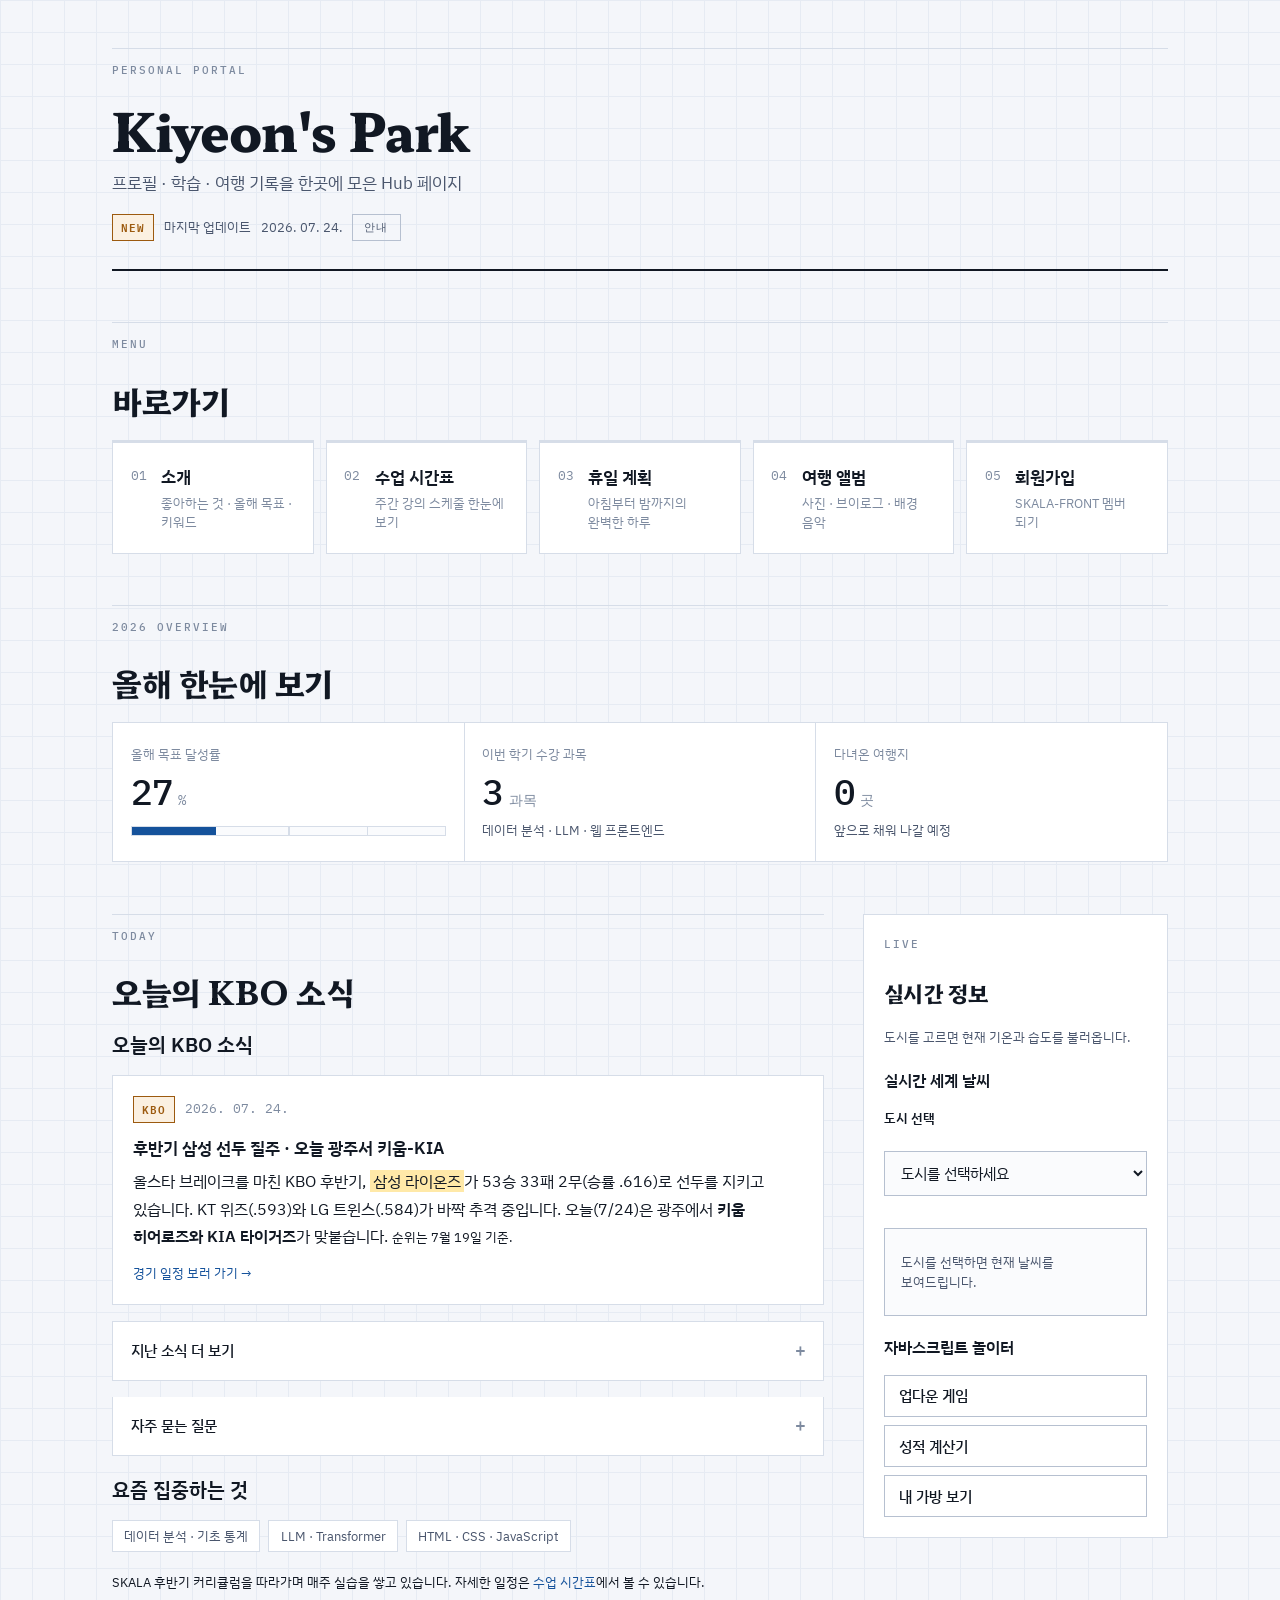
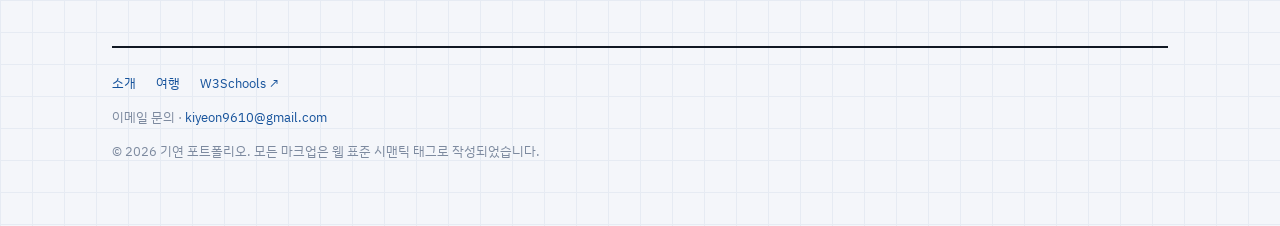
==== commit afa75bb5: "✨ feat: 프론트엔드 페이지 수정" ====
--- a/index.html
+++ b/index.html
@@ -8,9 +8,9 @@
     <meta name="theme-color" content="#4f46e5">
     <meta name="color-scheme" content="light dark">
     <meta property="og:type" content="website">
-    <meta property="og:title" content="박기연의 유니버스">
+    <meta property="og:title" content="Kiyeon's Park | 개인 포털">
     <meta property="og:description" content="프로필 · 학습 · 여행을 한곳에 모은 개인 포털">
-    <title>박기연의 유니버스 | 개인 포털</title>
+    <title>Kiyeon's Park | 개인 포털</title>
     <link rel="stylesheet" href="css/trendy.css">
 </head>
 
@@ -24,7 +24,7 @@
         <header class="site-header" data-component="hero">
             <p class="kicker">PERSONAL PORTAL</p>
             <hgroup>
-                <h1>박기연의 유니버스</h1>
+                <h1>Kiyeon's Park</h1>
                 <p class="site-header__tagline">프로필 · 학습 · 여행 기록을 한곳에 모은 Hub 페이지</p>
             </hgroup>
 
@@ -192,8 +192,8 @@
                         <option value="48.85,2.35">프랑스 파리</option>
                     </select>
                     <!-- 스크립트가 채워 넣는 영역: 변경 사항을 스크린리더에 알림 -->
-                    <div id="weather-box" role="status" aria-live="polite">
-                        <p>도시를 선택하면 좌표가 표시됩니다.</p>
+                    <div id="weather-box" class="weather-card" data-state="idle" role="status" aria-live="polite">
+                        <p class="weather-message">도시를 선택하면 현재 날씨를 보여드립니다.</p>
                     </div>
                 </section>
 
--- a/css/trendy.css
+++ b/css/trendy.css
@@ -1483,12 +1483,122 @@
 }
 
 #weather-box {
-    margin-top: 0.75rem;
-    font-size: var(--fs-small);
-}
-
-#weather-box p {
+    margin-top: 1rem;
+    padding: 1rem;
+    min-height: 5.5rem;
+    border: 1px solid var(--rule-strong);
+    background: var(--panel-2);
+    color: var(--ink);
+    display: flex;
+    flex-direction: column;
+    justify-content: center;
+}
+
+.weather-message,
+.weather-loading p,
+.weather-error {
     margin: 0;
+    color: var(--ink-2);
+    line-height: 1.6;
+}
+
+.weather-location {
+    margin: 0 0 0.8rem;
+    color: var(--ink);
+    font-size: 1rem;
+    font-weight: 700;
+}
+
+.weather-location::before {
+    content: "";
+    display: inline-block;
+    width: 0.5rem;
+    height: 0.5rem;
+    margin-right: 0.5rem;
+    border-radius: 50%;
+    background: var(--cobalt);
+    vertical-align: 0.08em;
+}
+
+.weather-metrics {
+    display: grid;
+    grid-template-columns: repeat(2, minmax(0, 1fr));
+    gap: 0.6rem;
+    margin: 0;
+}
+
+.weather-metrics > div {
+    padding: 0.75rem;
+    background: var(--panel);
+    border: 1px solid var(--rule);
+}
+
+.weather-metrics dt {
+    color: var(--ink-2);
+    font-size: 0.75rem;
+    font-weight: 600;
+}
+
+.weather-metrics dd {
+    margin: 0.25rem 0 0;
+    color: var(--ink);
+    font-size: clamp(1.35rem, 4vw, 1.75rem);
+    font-weight: 700;
+    line-height: 1.1;
+    font-variant-numeric: tabular-nums;
+}
+
+.weather-unit {
+    margin-left: 0.15rem;
+    font-size: 0.8rem;
+    font-weight: 600;
+    color: var(--ink-2);
+}
+
+.weather-loading {
+    display: flex;
+    align-items: center;
+    gap: 0.65rem;
+}
+
+.weather-spinner {
+    width: 1rem;
+    height: 1rem;
+    flex: 0 0 auto;
+    border: 2px solid var(--rule-strong);
+    border-top-color: var(--cobalt);
+    border-radius: 50%;
+    animation: weather-spin 0.8s linear infinite;
+}
+
+.weather-card[data-state="error"] {
+    border-color: #b42318;
+}
+
+.weather-error strong {
+    color: #b42318;
+}
+
+@keyframes weather-spin {
+    to {
+        transform: rotate(360deg);
+    }
+}
+
+@media (prefers-reduced-motion: reduce) {
+    .weather-spinner {
+        animation: none;
+    }
+}
+
+@media (prefers-color-scheme: dark) {
+    .weather-card[data-state="error"] {
+        border-color: #f97066;
+    }
+
+    .weather-error strong {
+        color: #f97066;
+    }
 }
 
 .game-list {
